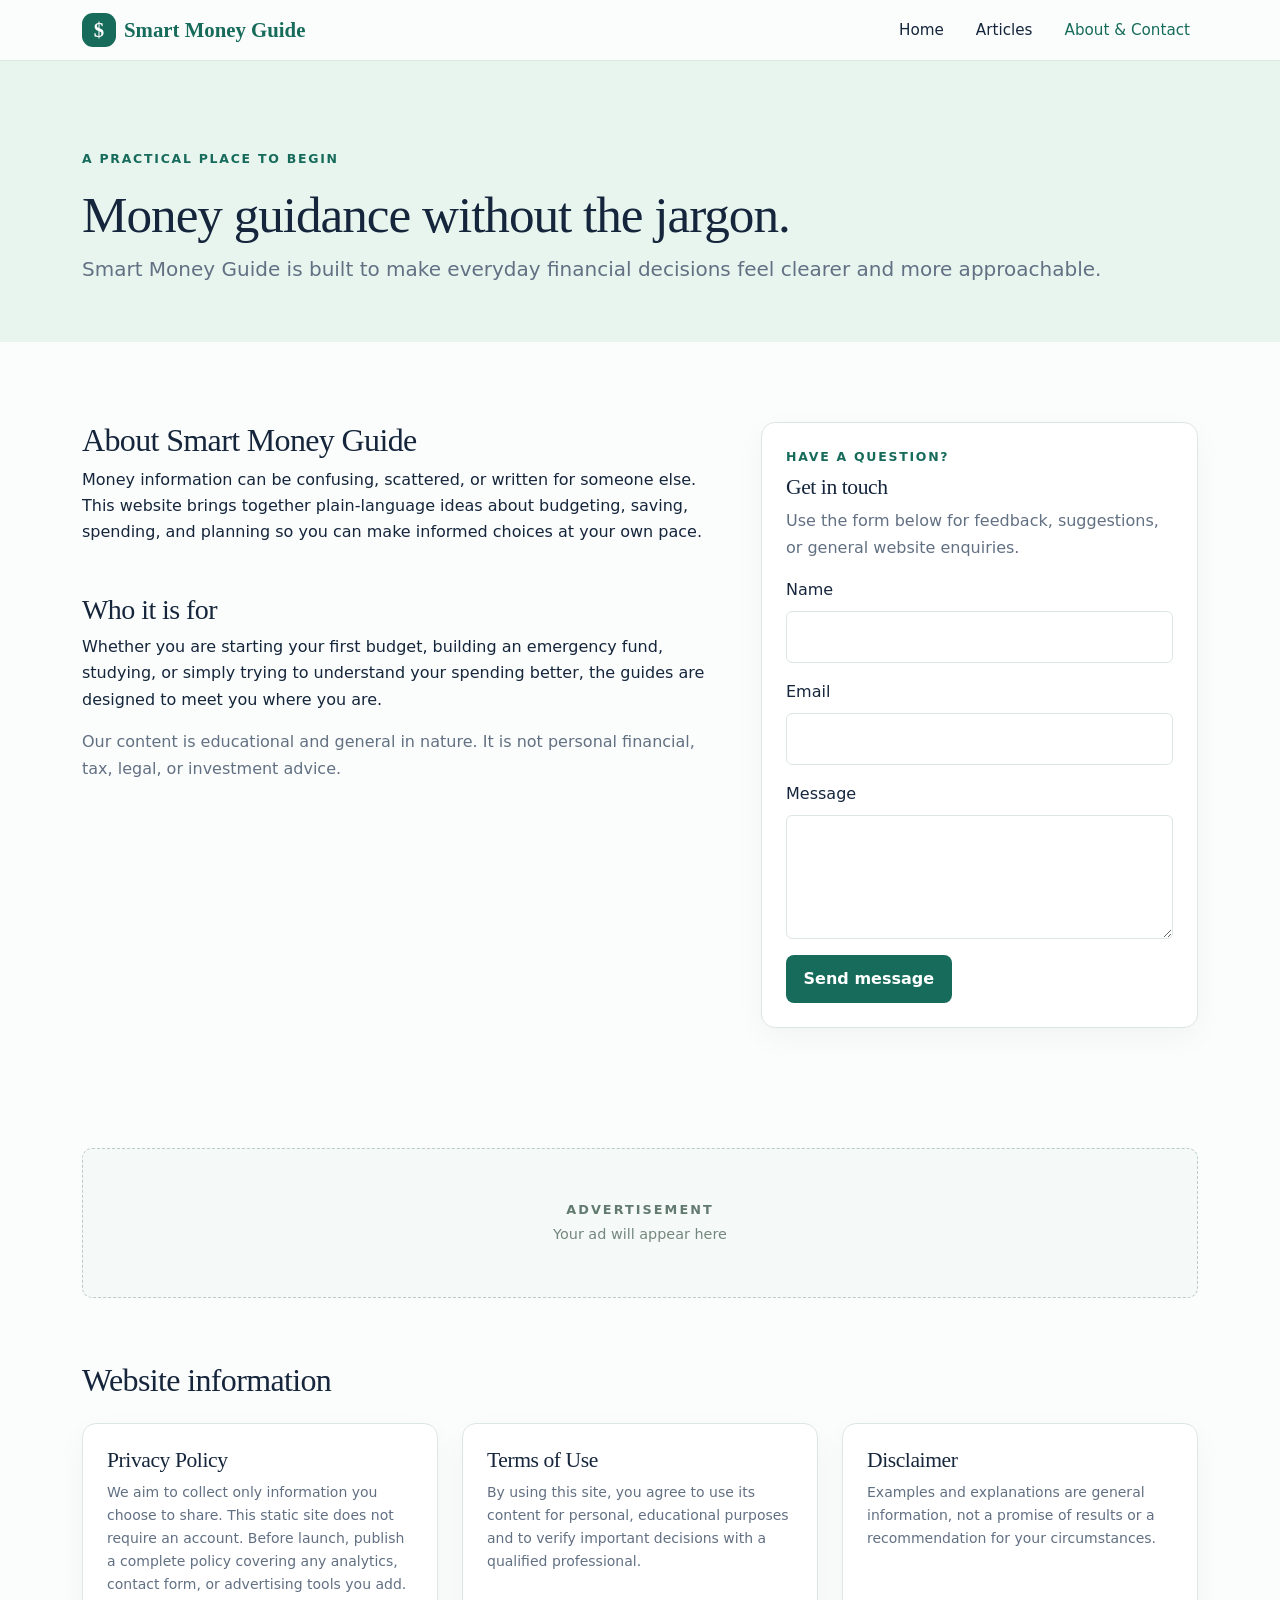
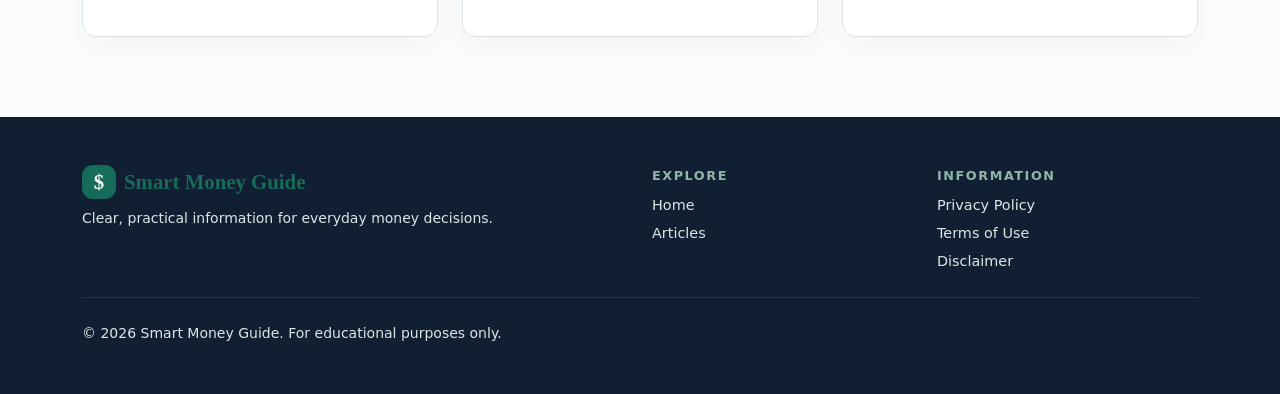
==== about.html @ 69a7b169 "Fix website root structure" ====
<!doctype html><html lang="en"><head><meta charset="utf-8"><meta name="viewport" content="width=device-width, initial-scale=1"><title>About & Contact | Smart Money Guide</title><meta name="description" content="Learn about Smart Money Guide, who it is for, and how to get in touch."><meta property="og:title" content="About & Contact | Smart Money Guide"><meta property="og:description" content="The purpose behind Smart Money Guide and a simple way to connect."><meta property="og:type" content="website"><link rel="stylesheet" href="https://cdn.jsdelivr.net/npm/bootstrap@5.3.3/dist/css/bootstrap.min.css"><link rel="stylesheet" href="styles.css"></head><body><nav class="navbar navbar-expand-lg sticky-top"><div class="container"><a class="navbar-brand" href="index.html"><span class="brand-mark">$</span>Smart Money Guide</a><button class="navbar-toggler" type="button" data-bs-toggle="collapse" data-bs-target="#nav"><span class="navbar-toggler-icon"></span></button><div id="nav" class="collapse navbar-collapse"><ul class="navbar-nav ms-auto align-items-lg-center gap-lg-3"><li><a class="nav-link" href="index.html">Home</a></li><li><a class="nav-link" href="blog.html">Articles</a></li><li><a class="nav-link active" href="about.html">About & Contact</a></li></ul></div></div></nav><main><header class="page-hero"><div class="container"><div class="eyebrow mb-3">A practical place to begin</div><h1>Money guidance without the jargon.</h1><p class="lead muted mb-0">Smart Money Guide is built to make everyday financial decisions feel clearer and more approachable.</p></div></header><section class="section"><div class="container"><div class="row g-5"><div class="col-lg-7"><h2>About Smart Money Guide</h2><p>Money information can be confusing, scattered, or written for someone else. This website brings together plain-language ideas about budgeting, saving, spending, and planning so you can make informed choices at your own pace.</p><h3 class="mt-5">Who it is for</h3><p>Whether you are starting your first budget, building an emergency fund, studying, or simply trying to understand your spending better, the guides are designed to meet you where you are.</p><p class="muted">Our content is educational and general in nature. It is not personal financial, tax, legal, or investment advice.</p></div><div class="col-lg-5"><div class="topic-card"><div class="eyebrow mb-2">Have a question?</div><h3>Get in touch</h3><p class="muted">Use the form below for feedback, suggestions, or general website enquiries.</p><form><label class="form-label" for="name">Name</label><input id="name" class="form-control mb-3" required><label class="form-label" for="email">Email</label><input id="email" type="email" class="form-control mb-3" required><label class="form-label" for="message">Message</label><textarea id="message" class="form-control mb-3" rows="4" required></textarea><button class="btn btn-brand" type="submit">Send message</button><p class="form-note small text-success mt-3 mb-0 d-none"></p></form></div></div></div></div></section><div class="container"><div class="ad-slot"><strong>Advertisement</strong><span>Your ad will appear here</span></div></div><section class="section pt-4"><div class="container"><h2 class="mb-4">Website information</h2><div class="row g-4"><div class="col-md-4" id="privacy"><div class="topic-card"><h3>Privacy Policy</h3><p class="muted small">We aim to collect only information you choose to share. This static site does not require an account. Before launch, publish a complete policy covering any analytics, contact form, or advertising tools you add.</p></div></div><div class="col-md-4" id="terms"><div class="topic-card"><h3>Terms of Use</h3><p class="muted small">By using this site, you agree to use its content for personal, educational purposes and to verify important decisions with a qualified professional.</p></div></div><div class="col-md-4" id="disclaimer"><div class="topic-card"><h3>Disclaimer</h3><p class="muted small">Examples and explanations are general information, not a promise of results or a recommendation for your circumstances.</p></div></div></div></div></section></main><footer><div class="container"><div class="row g-4"><div class="col-lg-6"><div class="navbar-brand text-white mb-2 d-block"><span class="brand-mark">$</span>Smart Money Guide</div><p class="small mb-0">Clear, practical information for everyday money decisions.</p></div><div class="col-6 col-lg-3"><div class="footer-heading mb-2">Explore</div><a class="d-block mb-1" href="index.html">Home</a><a class="d-block" href="blog.html">Articles</a></div><div class="col-6 col-lg-3"><div class="footer-heading mb-2">Information</div><a class="d-block mb-1" href="#privacy">Privacy Policy</a><a class="d-block mb-1" href="#terms">Terms of Use</a><a class="d-block" href="#disclaimer">Disclaimer</a></div></div><hr class="border-secondary my-4"><p class="small mb-0">© <span data-year></span> Smart Money Guide. For educational purposes only.</p></div></footer><script src="https://cdn.jsdelivr.net/npm/bootstrap@5.3.3/dist/js/bootstrap.bundle.min.js"></script><script src="script.js"></script></body></html>
---- styles.css ----
:root{--ink:#15253b;--muted:#627083;--brand:#176b5b;--brand-dark:#0d4f43;--mint:#e8f5ef;--gold:#f4bd57;--line:#dce6e2;--paper:#fbfdfc}*{box-sizing:border-box}html{scroll-behavior:smooth}body{margin:0;color:var(--ink);background:var(--paper);font-family:Inter,ui-sans-serif,system-ui,-apple-system,BlinkMacSystemFont,"Segoe UI",sans-serif;line-height:1.65}h1,h2,h3,h4{font-family:Georgia,serif;line-height:1.15;letter-spacing:-.02em}a{color:inherit;text-decoration:none}.navbar{background:rgba(251,253,252,.95);border-bottom:1px solid var(--line);backdrop-filter:blur(12px)}.navbar-brand{font-family:Georgia,serif;font-size:1.3rem;font-weight:700;color:var(--brand)!important}.brand-mark{display:inline-grid;place-items:center;width:34px;height:34px;margin-right:.5rem;border-radius:11px;background:var(--brand);color:#fff;font-weight:800}.nav-link{font-size:.95rem;color:var(--ink)!important}.nav-link:hover,.nav-link.active{color:var(--brand)!important}.btn-brand{background:var(--brand);color:#fff;border:0;border-radius:8px;padding:.75rem 1.1rem;font-weight:700}.btn-brand:hover{background:var(--brand-dark);color:#fff}.btn-outline-brand{border:1px solid var(--brand);color:var(--brand);border-radius:8px;padding:.65rem 1rem;font-weight:700}.btn-outline-brand:hover{background:var(--brand);color:#fff}.hero{padding:7rem 0 5rem;background:linear-gradient(135deg,#e9f5ef 0%,#f8fbf9 58%,#fff4d9 100%);position:relative;overflow:hidden}.hero:after{content:"";position:absolute;width:420px;height:420px;right:-130px;top:-140px;border-radius:50%;border:70px solid rgba(23,107,91,.07)}.eyebrow{color:var(--brand);font-size:.78rem;font-weight:800;letter-spacing:.14em;text-transform:uppercase}.hero h1{font-size:clamp(2.5rem,5vw,4.7rem);max-width:720px}.hero p{color:var(--muted);font-size:1.1rem;max-width:610px}.section{padding:5rem 0}.section-heading{max-width:650px}.section-heading h2{font-size:clamp(2rem,3vw,3rem)}.muted{color:var(--muted)}.topic-card,.article-card{height:100%;background:#fff;border:1px solid var(--line);border-radius:14px;padding:1.5rem;box-shadow:0 10px 30px rgba(21,37,59,.04);transition:transform .2s ease,box-shadow .2s ease}.topic-card:hover,.article-card:hover{transform:translateY(-4px);box-shadow:0 16px 36px rgba(21,37,59,.09)}.icon{display:grid;place-items:center;width:45px;height:45px;border-radius:12px;background:var(--mint);color:var(--brand);font-weight:800;margin-bottom:1.2rem}.topic-card h3{font-size:1.35rem}.ad-slot{min-height:150px;margin:2.5rem auto;padding:1.5rem;border:1px dashed #baccc5;border-radius:10px;background:#f5f9f7;display:flex;flex-direction:column;align-items:center;justify-content:center;text-align:center;color:#74877f;font-size:.8rem}.ad-slot strong{font-size:.8rem;text-transform:uppercase;letter-spacing:.16em;color:#627a70}.ad-slot span{font-size:.9rem;margin-top:.15rem}.featured{background:var(--ink);color:#fff;border-radius:18px;padding:2.5rem}.featured .muted{color:#c5d0d8}.article-meta{font-size:.82rem;color:var(--muted);display:flex;gap:.75rem;flex-wrap:wrap}.tag{display:inline-block;padding:.22rem .55rem;background:var(--mint);color:var(--brand);border-radius:50px;font-size:.75rem;font-weight:800}.article-body{color:#4f6072}.form-control{border-color:var(--line);padding:.8rem}.form-control:focus{border-color:var(--brand);box-shadow:0 0 0 .2rem rgba(23,107,91,.12)}footer{background:#102032;color:#dbe7e4;padding:3rem 0}footer a{color:#dbe7e4;font-size:.9rem}footer a:hover{color:#fff;text-decoration:underline}.footer-heading{font-family:inherit;font-size:.8rem;text-transform:uppercase;letter-spacing:.12em;color:#90b5a9;font-weight:800}.page-hero{padding:5.5rem 0 3.5rem;background:var(--mint)}.page-hero h1{font-size:clamp(2.5rem,4vw,4rem)}.reveal{animation:rise .65s ease both}@keyframes rise{from{opacity:0;transform:translateY(12px)}to{opacity:1;transform:none}}@media(max-width:767px){.hero{padding:5rem 0 3.5rem}.section{padding:3.5rem 0}.featured{padding:1.5rem}.ad-slot{min-height:120px;margin:2rem auto}}
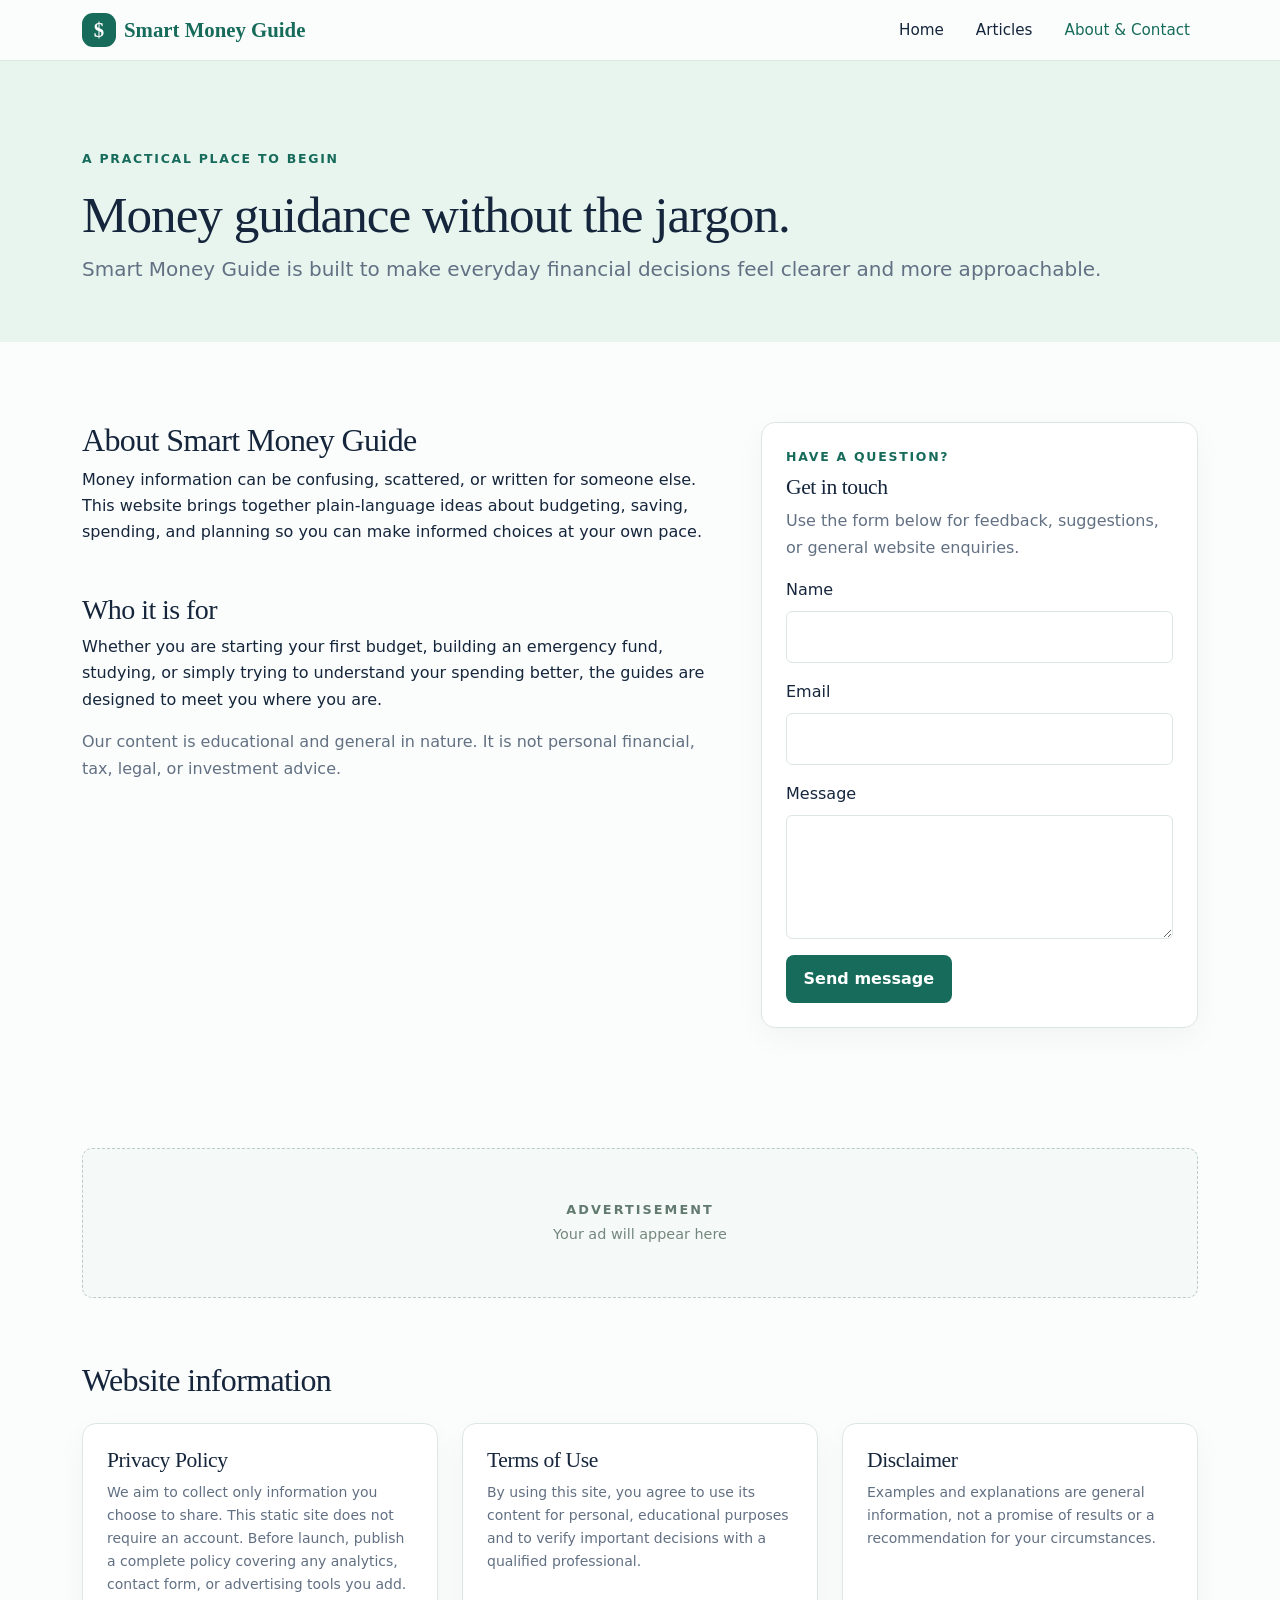
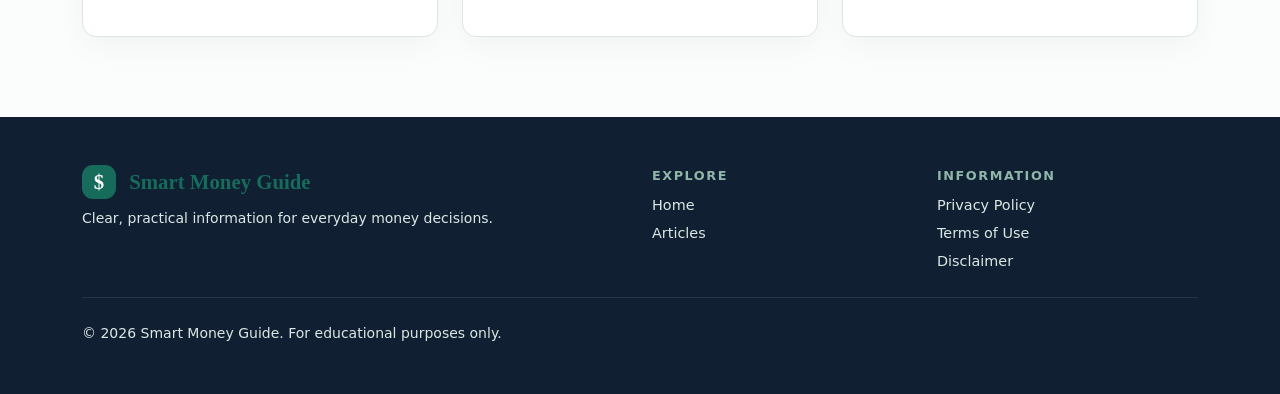
==== commit 597ccf4f: "Add Google AdSense verification code" ====
--- a/about.html
+++ b/about.html
@@ -1 +1,377 @@
-<!doctype html><html lang="en"><head><meta charset="utf-8"><meta name="viewport" content="width=device-width, initial-scale=1"><title>About & Contact | Smart Money Guide</title><meta name="description" content="Learn about Smart Money Guide, who it is for, and how to get in touch."><meta property="og:title" content="About & Contact | Smart Money Guide"><meta property="og:description" content="The purpose behind Smart Money Guide and a simple way to connect."><meta property="og:type" content="website"><link rel="stylesheet" href="https://cdn.jsdelivr.net/npm/bootstrap@5.3.3/dist/css/bootstrap.min.css"><link rel="stylesheet" href="styles.css"></head><body><nav class="navbar navbar-expand-lg sticky-top"><div class="container"><a class="navbar-brand" href="index.html"><span class="brand-mark">$</span>Smart Money Guide</a><button class="navbar-toggler" type="button" data-bs-toggle="collapse" data-bs-target="#nav"><span class="navbar-toggler-icon"></span></button><div id="nav" class="collapse navbar-collapse"><ul class="navbar-nav ms-auto align-items-lg-center gap-lg-3"><li><a class="nav-link" href="index.html">Home</a></li><li><a class="nav-link" href="blog.html">Articles</a></li><li><a class="nav-link active" href="about.html">About & Contact</a></li></ul></div></div></nav><main><header class="page-hero"><div class="container"><div class="eyebrow mb-3">A practical place to begin</div><h1>Money guidance without the jargon.</h1><p class="lead muted mb-0">Smart Money Guide is built to make everyday financial decisions feel clearer and more approachable.</p></div></header><section class="section"><div class="container"><div class="row g-5"><div class="col-lg-7"><h2>About Smart Money Guide</h2><p>Money information can be confusing, scattered, or written for someone else. This website brings together plain-language ideas about budgeting, saving, spending, and planning so you can make informed choices at your own pace.</p><h3 class="mt-5">Who it is for</h3><p>Whether you are starting your first budget, building an emergency fund, studying, or simply trying to understand your spending better, the guides are designed to meet you where you are.</p><p class="muted">Our content is educational and general in nature. It is not personal financial, tax, legal, or investment advice.</p></div><div class="col-lg-5"><div class="topic-card"><div class="eyebrow mb-2">Have a question?</div><h3>Get in touch</h3><p class="muted">Use the form below for feedback, suggestions, or general website enquiries.</p><form><label class="form-label" for="name">Name</label><input id="name" class="form-control mb-3" required><label class="form-label" for="email">Email</label><input id="email" type="email" class="form-control mb-3" required><label class="form-label" for="message">Message</label><textarea id="message" class="form-control mb-3" rows="4" required></textarea><button class="btn btn-brand" type="submit">Send message</button><p class="form-note small text-success mt-3 mb-0 d-none"></p></form></div></div></div></div></section><div class="container"><div class="ad-slot"><strong>Advertisement</strong><span>Your ad will appear here</span></div></div><section class="section pt-4"><div class="container"><h2 class="mb-4">Website information</h2><div class="row g-4"><div class="col-md-4" id="privacy"><div class="topic-card"><h3>Privacy Policy</h3><p class="muted small">We aim to collect only information you choose to share. This static site does not require an account. Before launch, publish a complete policy covering any analytics, contact form, or advertising tools you add.</p></div></div><div class="col-md-4" id="terms"><div class="topic-card"><h3>Terms of Use</h3><p class="muted small">By using this site, you agree to use its content for personal, educational purposes and to verify important decisions with a qualified professional.</p></div></div><div class="col-md-4" id="disclaimer"><div class="topic-card"><h3>Disclaimer</h3><p class="muted small">Examples and explanations are general information, not a promise of results or a recommendation for your circumstances.</p></div></div></div></div></section></main><footer><div class="container"><div class="row g-4"><div class="col-lg-6"><div class="navbar-brand text-white mb-2 d-block"><span class="brand-mark">$</span>Smart Money Guide</div><p class="small mb-0">Clear, practical information for everyday money decisions.</p></div><div class="col-6 col-lg-3"><div class="footer-heading mb-2">Explore</div><a class="d-block mb-1" href="index.html">Home</a><a class="d-block" href="blog.html">Articles</a></div><div class="col-6 col-lg-3"><div class="footer-heading mb-2">Information</div><a class="d-block mb-1" href="#privacy">Privacy Policy</a><a class="d-block mb-1" href="#terms">Terms of Use</a><a class="d-block" href="#disclaimer">Disclaimer</a></div></div><hr class="border-secondary my-4"><p class="small mb-0">© <span data-year></span> Smart Money Guide. For educational purposes only.</p></div></footer><script src="https://cdn.jsdelivr.net/npm/bootstrap@5.3.3/dist/js/bootstrap.bundle.min.js"></script><script src="script.js"></script></body></html>+<!doctype html>
+<html lang="en">
+<head>
+    <meta charset="utf-8">
+    <meta name="viewport" content="width=device-width, initial-scale=1">
+
+    <title>About & Contact | Smart Money Guide</title>
+
+    <meta name="description" content="Learn about Smart Money Guide, who it is for, and how to get in touch.">
+
+    <meta property="og:title" content="About & Contact | Smart Money Guide">
+    <meta property="og:description" content="The purpose behind Smart Money Guide and a simple way to connect.">
+    <meta property="og:type" content="website">
+
+    <link rel="stylesheet" href="https://cdn.jsdelivr.net/npm/bootstrap@5.3.3/dist/css/bootstrap.min.css">
+    <link rel="stylesheet" href="styles.css">
+
+    <!-- Google AdSense -->
+    <script async src="https://pagead2.googlesyndication.com/pagead/js/adsbygoogle.js?client=ca-pub-3291179935830795"
+        crossorigin="anonymous"></script>
+</head>
+
+<body>
+
+<nav class="navbar navbar-expand-lg sticky-top">
+
+    <div class="container">
+
+        <a class="navbar-brand" href="index.html">
+            <span class="brand-mark">$</span>Smart Money Guide
+        </a>
+
+        <button class="navbar-toggler" type="button" data-bs-toggle="collapse" data-bs-target="#nav">
+            <span class="navbar-toggler-icon"></span>
+        </button>
+
+        <div id="nav" class="collapse navbar-collapse">
+
+            <ul class="navbar-nav ms-auto align-items-lg-center gap-lg-3">
+
+                <li>
+                    <a class="nav-link" href="index.html">
+                        Home
+                    </a>
+                </li>
+
+                <li>
+                    <a class="nav-link" href="blog.html">
+                        Articles
+                    </a>
+                </li>
+
+                <li>
+                    <a class="nav-link active" href="about.html">
+                        About & Contact
+                    </a>
+                </li>
+
+            </ul>
+
+        </div>
+
+    </div>
+
+</nav>
+
+
+<main>
+
+    <!-- Page Hero -->
+    <header class="page-hero">
+
+        <div class="container">
+
+            <div class="eyebrow mb-3">
+                A practical place to begin
+            </div>
+
+            <h1>
+                Money guidance without the jargon.
+            </h1>
+
+            <p class="lead muted mb-0">
+                Smart Money Guide is built to make everyday financial decisions feel clearer and more approachable.
+            </p>
+
+        </div>
+
+    </header>
+
+
+    <!-- About & Contact -->
+    <section class="section">
+
+        <div class="container">
+
+            <div class="row g-5">
+
+                <!-- About -->
+                <div class="col-lg-7">
+
+                    <h2>
+                        About Smart Money Guide
+                    </h2>
+
+                    <p>
+                        Money information can be confusing, scattered, or written for someone else. This website brings together plain-language ideas about budgeting, saving, spending, and planning so you can make informed choices at your own pace.
+                    </p>
+
+
+                    <h3 class="mt-5">
+                        Who it is for
+                    </h3>
+
+                    <p>
+                        Whether you are starting your first budget, building an emergency fund, studying, or simply trying to understand your spending better, the guides are designed to meet you where you are.
+                    </p>
+
+                    <p class="muted">
+                        Our content is educational and general in nature. It is not personal financial, tax, legal, or investment advice.
+                    </p>
+
+                </div>
+
+
+                <!-- Contact -->
+                <div class="col-lg-5">
+
+                    <div class="topic-card">
+
+                        <div class="eyebrow mb-2">
+                            Have a question?
+                        </div>
+
+                        <h3>
+                            Get in touch
+                        </h3>
+
+                        <p class="muted">
+                            Use the form below for feedback, suggestions, or general website enquiries.
+                        </p>
+
+
+                        <form>
+
+                            <label class="form-label" for="name">
+                                Name
+                            </label>
+
+                            <input
+                                id="name"
+                                class="form-control mb-3"
+                                required
+                            >
+
+
+                            <label class="form-label" for="email">
+                                Email
+                            </label>
+
+                            <input
+                                id="email"
+                                type="email"
+                                class="form-control mb-3"
+                                required
+                            >
+
+
+                            <label class="form-label" for="message">
+                                Message
+                            </label>
+
+                            <textarea
+                                id="message"
+                                class="form-control mb-3"
+                                rows="4"
+                                required
+                            ></textarea>
+
+
+                            <button
+                                class="btn btn-brand"
+                                type="submit"
+                            >
+                                Send message
+                            </button>
+
+
+                            <p class="form-note small text-success mt-3 mb-0 d-none"></p>
+
+                        </form>
+
+                    </div>
+
+                </div>
+
+            </div>
+
+        </div>
+
+    </section>
+
+
+    <!-- Advertisement -->
+    <div class="container">
+
+        <div class="ad-slot">
+
+            <strong>
+                Advertisement
+            </strong>
+
+            <span>
+                Your ad will appear here
+            </span>
+
+        </div>
+
+    </div>
+
+
+    <!-- Website Information -->
+    <section class="section pt-4">
+
+        <div class="container">
+
+            <h2 class="mb-4">
+                Website information
+            </h2>
+
+
+            <div class="row g-4">
+
+                <!-- Privacy Policy -->
+                <div class="col-md-4" id="privacy">
+
+                    <div class="topic-card">
+
+                        <h3>
+                            Privacy Policy
+                        </h3>
+
+                        <p class="muted small">
+                            We aim to collect only information you choose to share. This static site does not require an account. Before launch, publish a complete policy covering any analytics, contact form, or advertising tools you add.
+                        </p>
+
+                    </div>
+
+                </div>
+
+
+                <!-- Terms -->
+                <div class="col-md-4" id="terms">
+
+                    <div class="topic-card">
+
+                        <h3>
+                            Terms of Use
+                        </h3>
+
+                        <p class="muted small">
+                            By using this site, you agree to use its content for personal, educational purposes and to verify important decisions with a qualified professional.
+                        </p>
+
+                    </div>
+
+                </div>
+
+
+                <!-- Disclaimer -->
+                <div class="col-md-4" id="disclaimer">
+
+                    <div class="topic-card">
+
+                        <h3>
+                            Disclaimer
+                        </h3>
+
+                        <p class="muted small">
+                            Examples and explanations are general information, not a promise of results or a recommendation for your circumstances.
+                        </p>
+
+                    </div>
+
+                </div>
+
+            </div>
+
+        </div>
+
+    </section>
+
+</main>
+
+
+<!-- Footer -->
+<footer>
+
+    <div class="container">
+
+        <div class="row g-4">
+
+            <div class="col-lg-6">
+
+                <div class="navbar-brand text-white mb-2 d-block">
+                    <span class="brand-mark">$</span>
+                    Smart Money Guide
+                </div>
+
+                <p class="small mb-0">
+                    Clear, practical information for everyday money decisions.
+                </p>
+
+            </div>
+
+
+            <div class="col-6 col-lg-3">
+
+                <div class="footer-heading mb-2">
+                    Explore
+                </div>
+
+                <a class="d-block mb-1" href="index.html">
+                    Home
+                </a>
+
+                <a class="d-block" href="blog.html">
+                    Articles
+                </a>
+
+            </div>
+
+
+            <div class="col-6 col-lg-3">
+
+                <div class="footer-heading mb-2">
+                    Information
+                </div>
+
+                <a class="d-block mb-1" href="#privacy">
+                    Privacy Policy
+                </a>
+
+                <a class="d-block mb-1" href="#terms">
+                    Terms of Use
+                </a>
+
+                <a class="d-block" href="#disclaimer">
+                    Disclaimer
+                </a>
+
+            </div>
+
+        </div>
+
+
+        <hr class="border-secondary my-4">
+
+
+        <p class="small mb-0">
+            © <span data-year></span> Smart Money Guide.
+            For educational purposes only.
+        </p>
+
+    </div>
+
+</footer>
+
+
+<!-- Bootstrap -->
+<script src="https://cdn.jsdelivr.net/npm/bootstrap@5.3.3/dist/js/bootstrap.bundle.min.js"></script>
+
+<!-- Custom JavaScript -->
+<script src="script.js"></script>
+
+</body>
+</html>
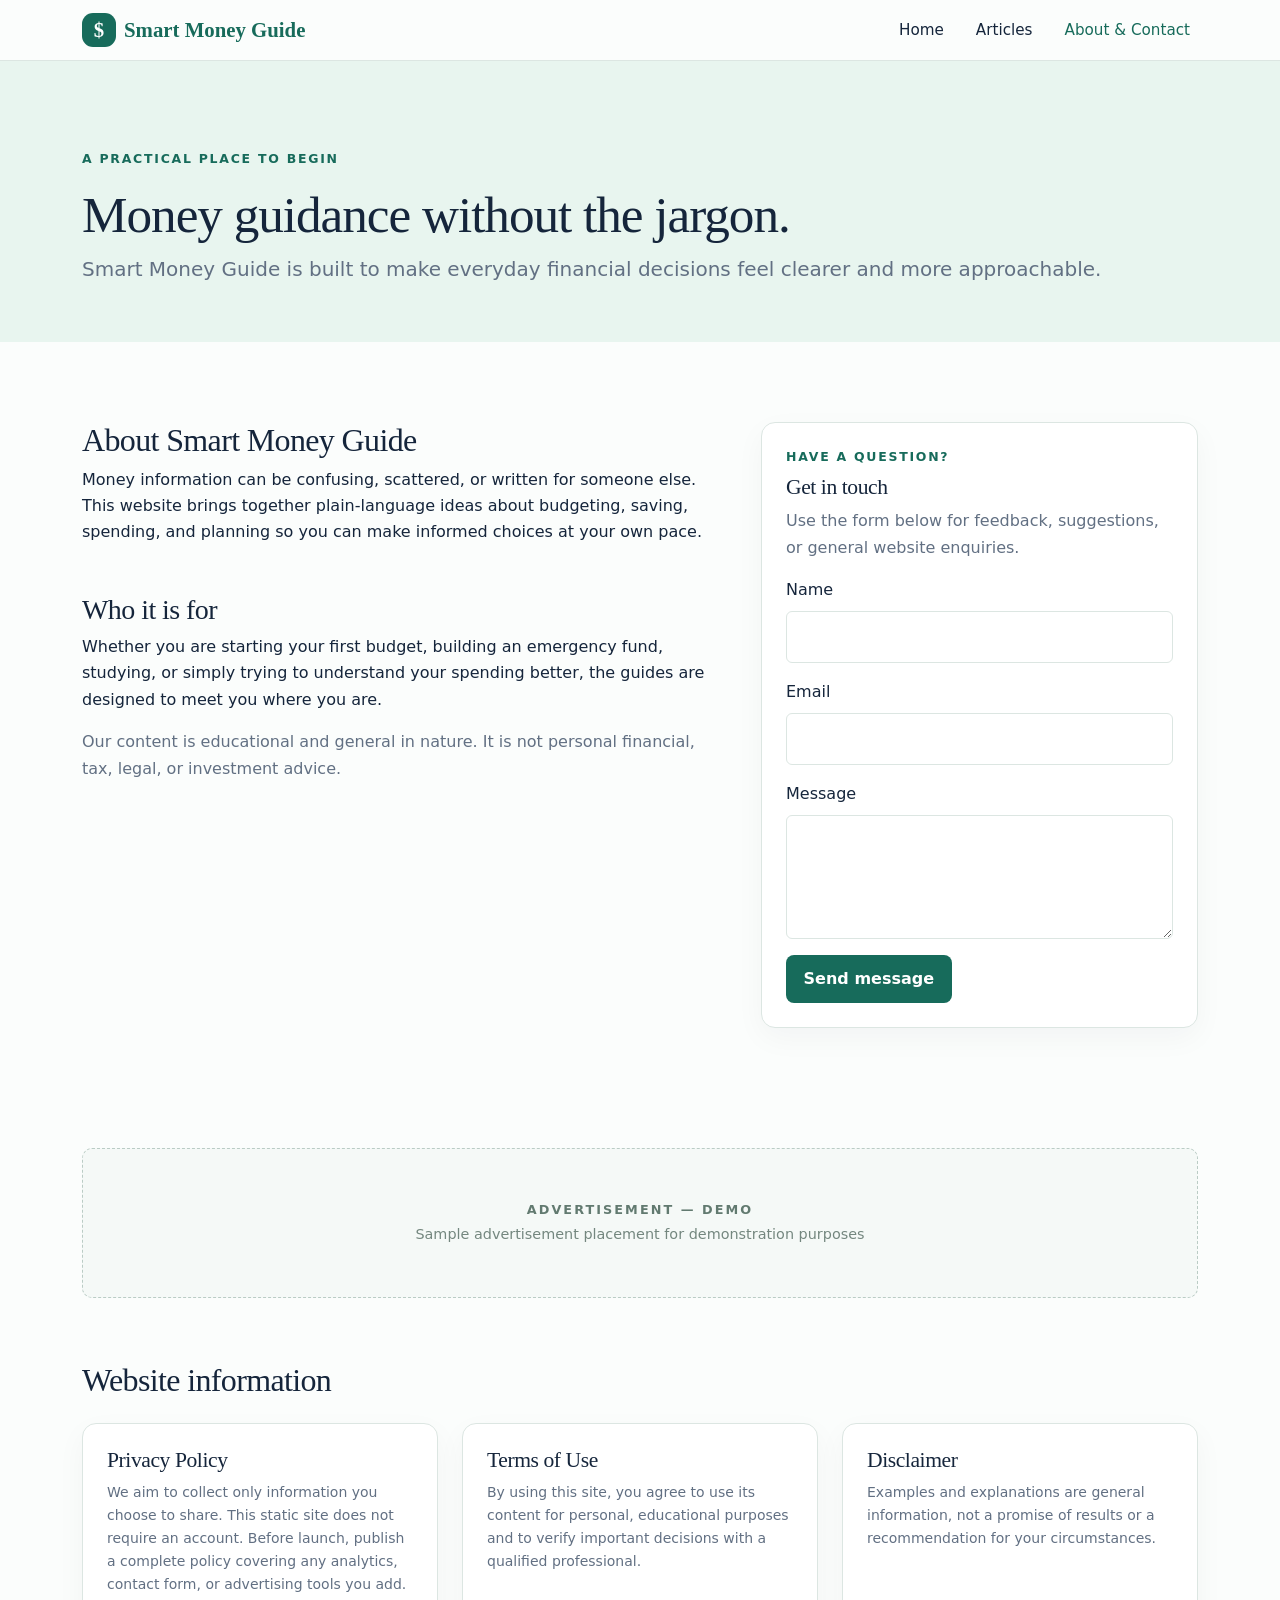
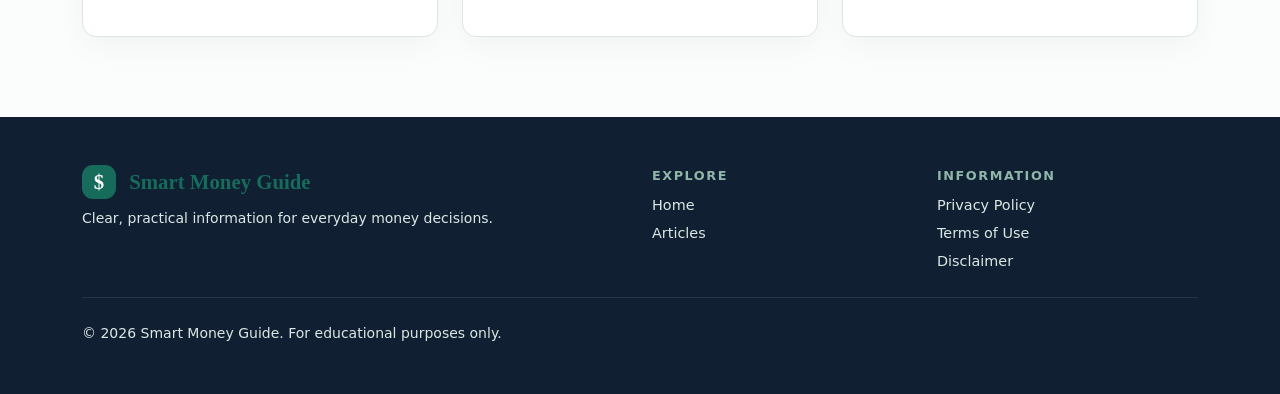
==== commit 4eb6e53e: "Add demo advertisement placeholder" ====
--- a/about.html
+++ b/about.html
@@ -201,22 +201,22 @@
     </section>
 
 
-    <!-- Advertisement -->
-    <div class="container">
-
-        <div class="ad-slot">
+    <!-- Demo Advertisement -->
+    <section class="container">
+
+        <div class="ad-slot" aria-label="Demo Advertisement">
 
             <strong>
-                Advertisement
+                Advertisement — DEMO
             </strong>
 
             <span>
-                Your ad will appear here
+                Sample advertisement placement for demonstration purposes
             </span>
 
         </div>
 
-    </div>
+    </section>
 
 
     <!-- Website Information -->
@@ -303,8 +303,10 @@
             <div class="col-lg-6">
 
                 <div class="navbar-brand text-white mb-2 d-block">
+
                     <span class="brand-mark">$</span>
                     Smart Money Guide
+
                 </div>
 
                 <p class="small mb-0">
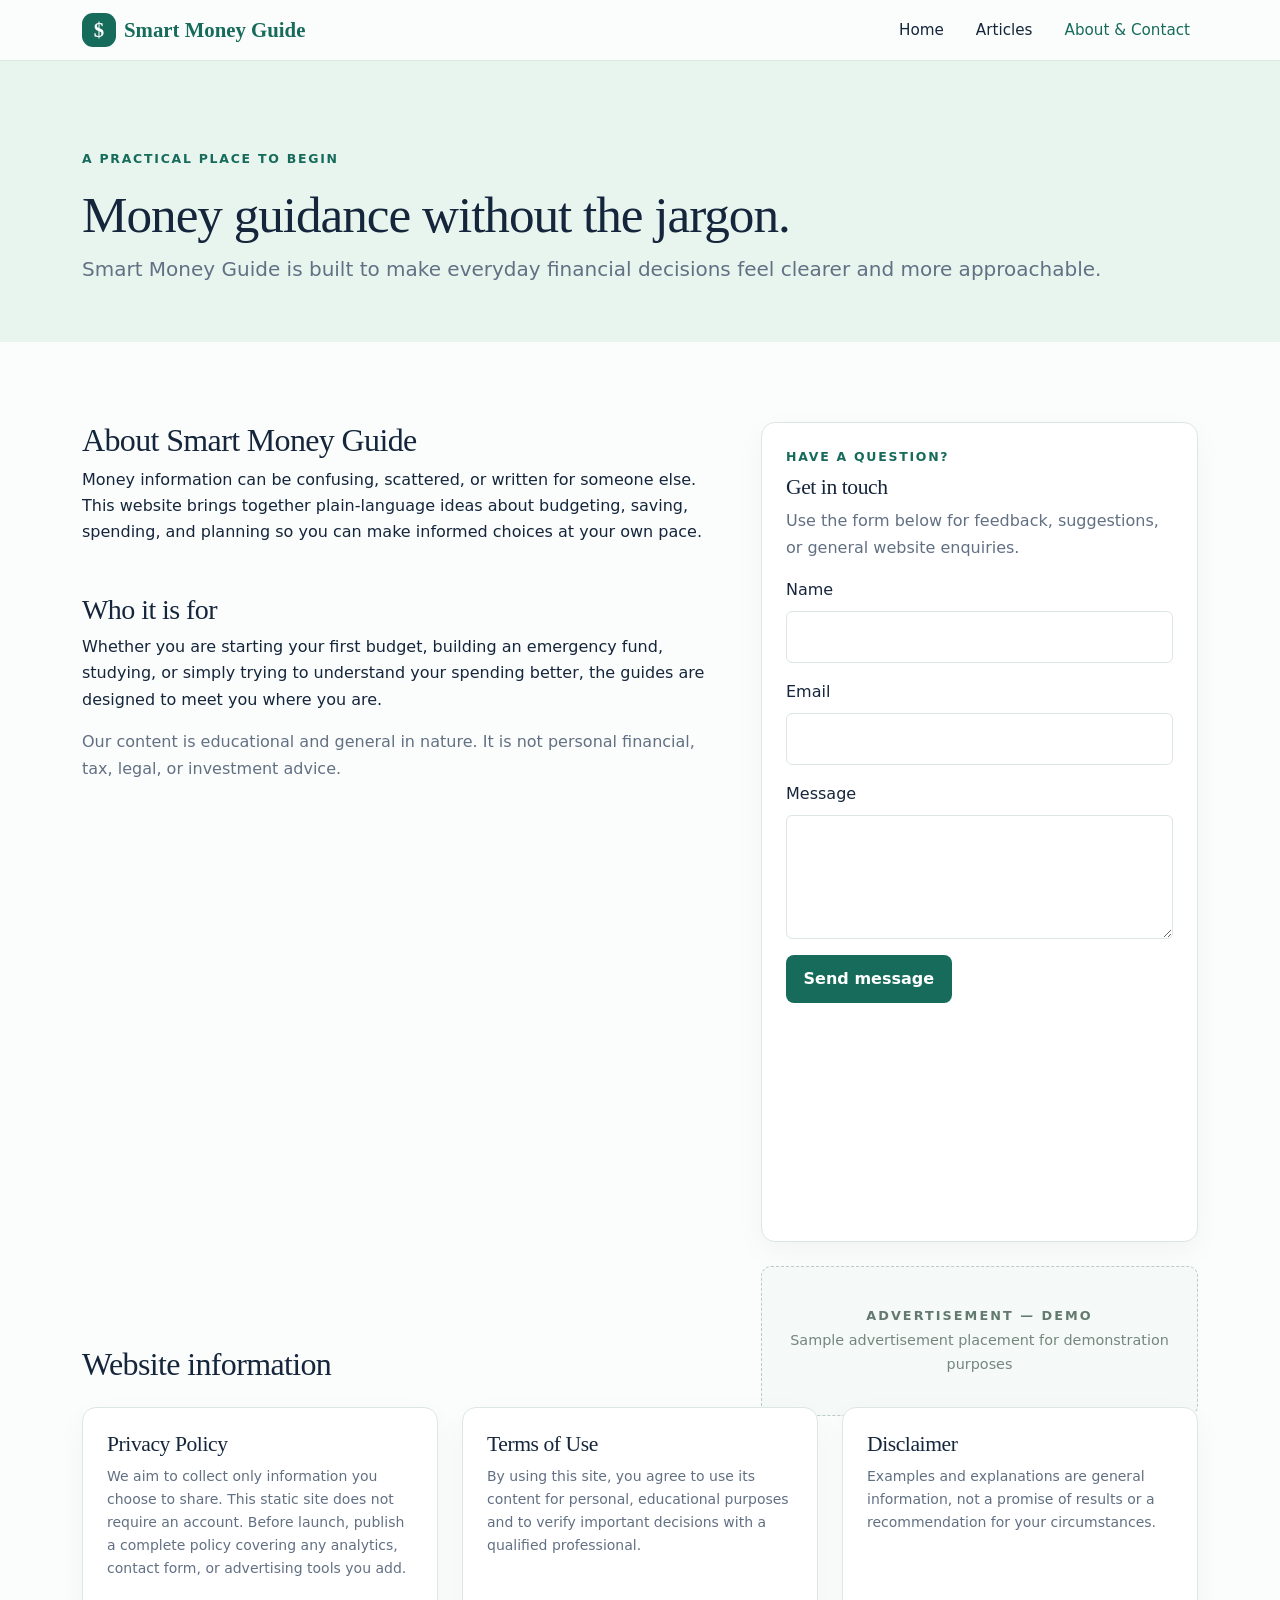
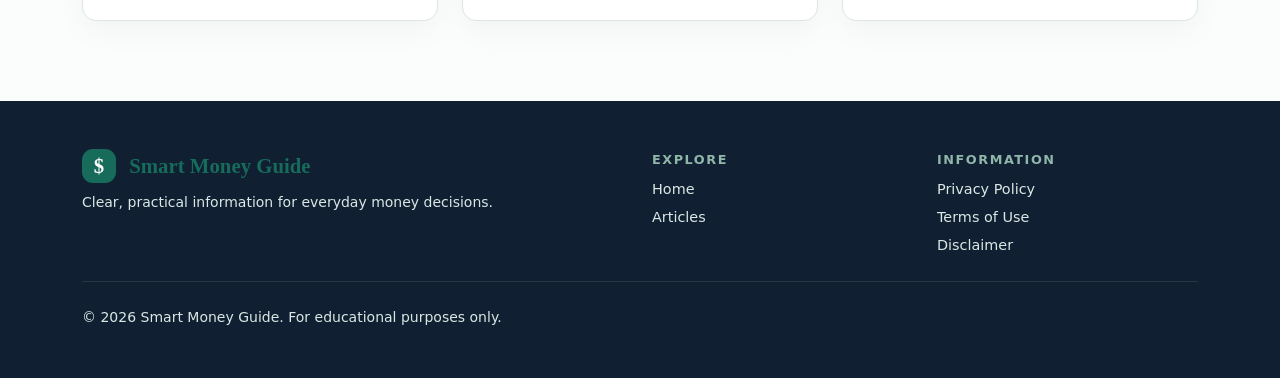
==== commit 23dbf337: "Move demo advertisement below contact form" ====
--- a/about.html
+++ b/about.html
@@ -192,27 +192,23 @@
 
                     </div>
 
-                </div>
-
-            </div>
-
-        </div>
-
-    </section>
-
-
-    <!-- Demo Advertisement -->
-    <section class="container">
-
-        <div class="ad-slot" aria-label="Demo Advertisement">
-
-            <strong>
-                Advertisement — DEMO
-            </strong>
-
-            <span>
-                Sample advertisement placement for demonstration purposes
-            </span>
+
+                    <!-- Demo Advertisement -->
+                    <div class="ad-slot mt-4" aria-label="Demo Advertisement">
+
+                        <strong>
+                            Advertisement — DEMO
+                        </strong>
+
+                        <span>
+                            Sample advertisement placement for demonstration purposes
+                        </span>
+
+                    </div>
+
+                </div>
+
+            </div>
 
         </div>
 
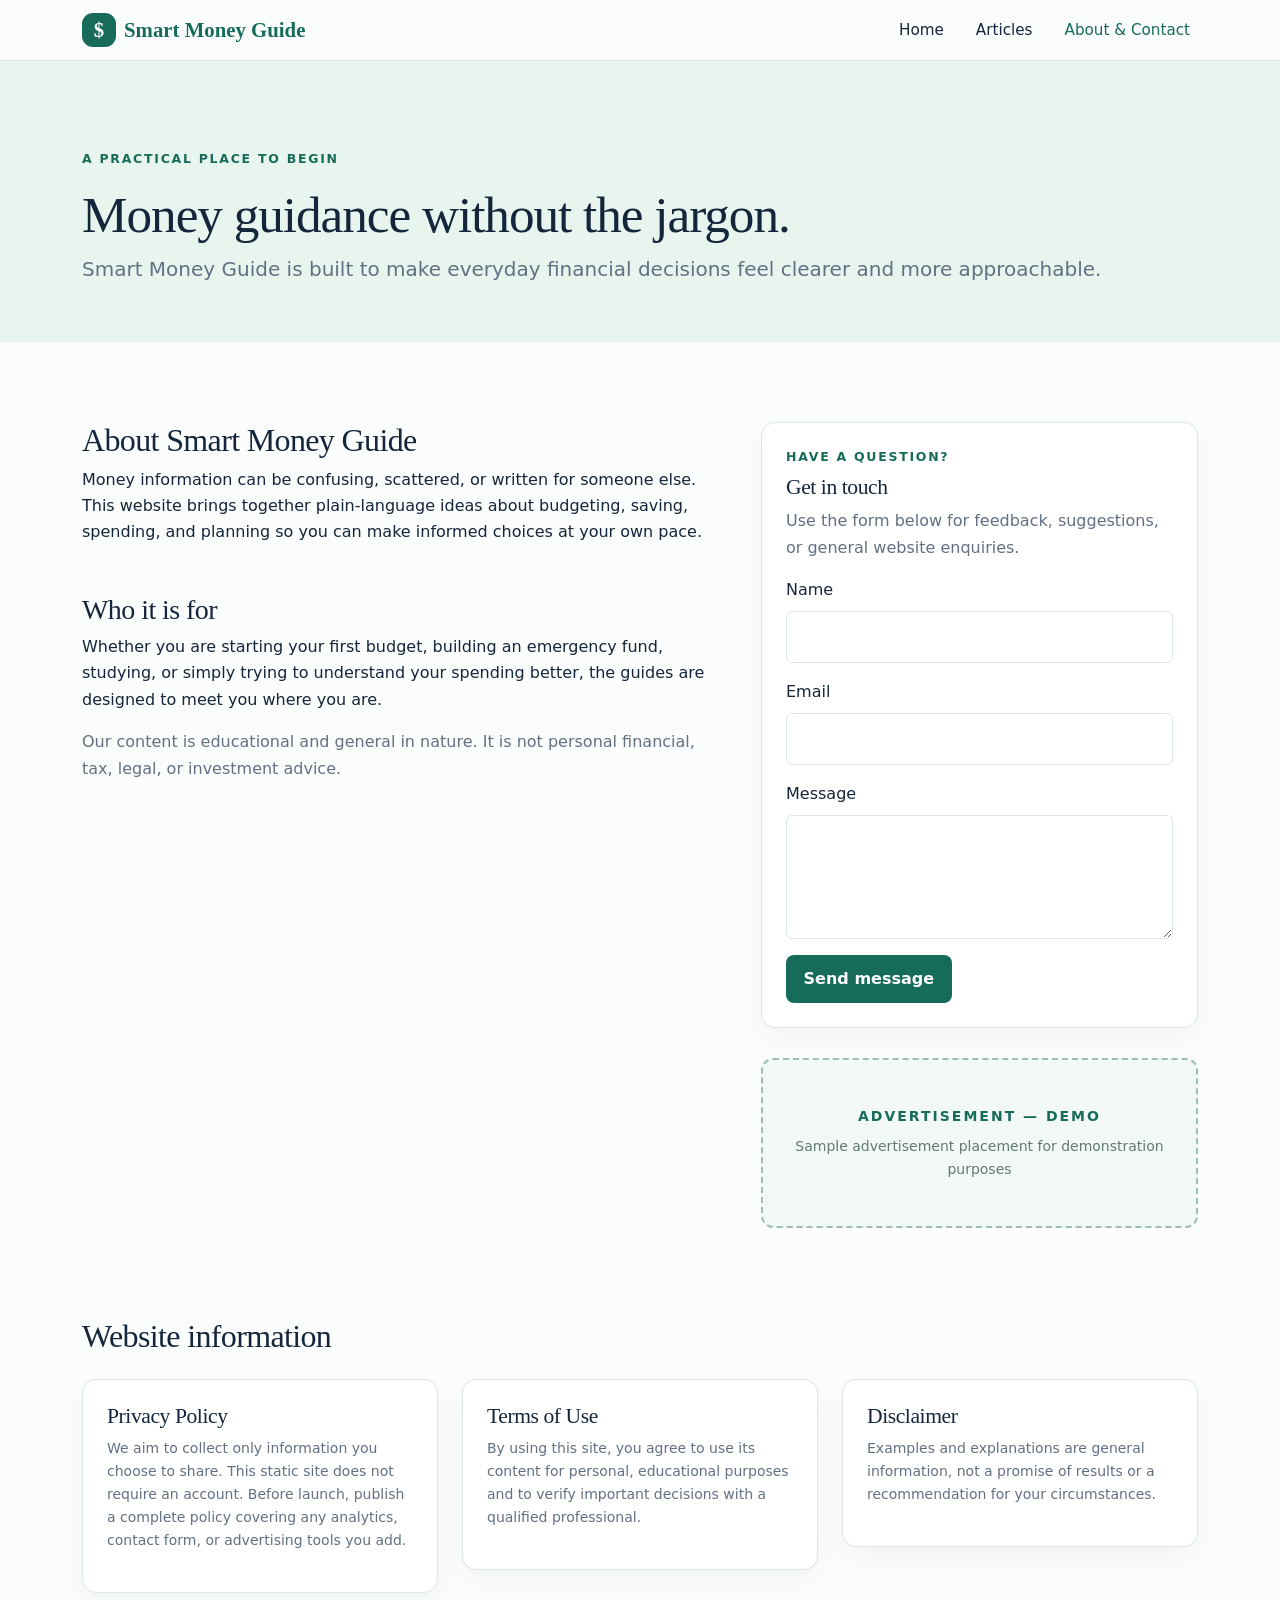
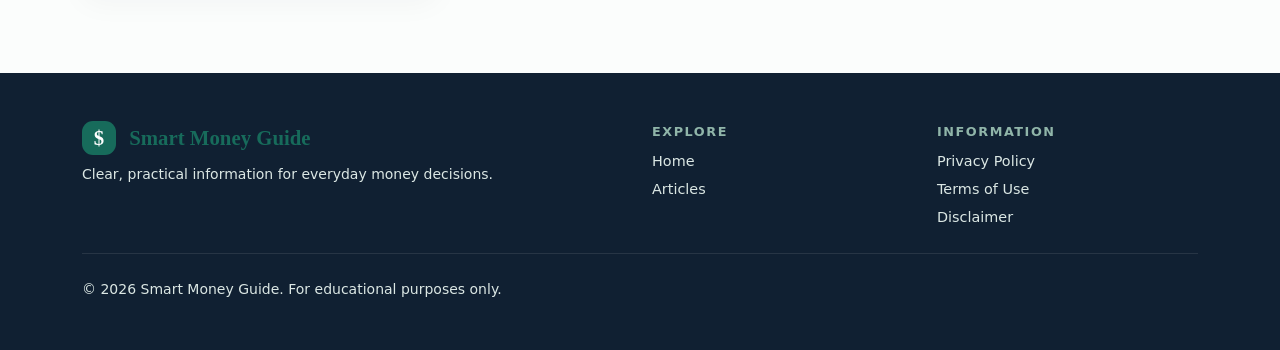
==== commit 49ded200: "Fix about page demo advertisement" ====
--- a/about.html
+++ b/about.html
@@ -18,6 +18,87 @@
     <!-- Google AdSense -->
     <script async src="https://pagead2.googlesyndication.com/pagead/js/adsbygoogle.js?client=ca-pub-3291179935830795"
         crossorigin="anonymous"></script>
+
+    <!-- About Page Fixes -->
+    <style>
+        .about-main {
+            position: relative;
+            display: block;
+            clear: both;
+        }
+
+        .about-section {
+            position: relative;
+            display: block;
+            clear: both;
+            padding-bottom: 70px;
+        }
+
+        .about-content,
+        .contact-content {
+            min-width: 0;
+        }
+
+        /* Demo Advertisement */
+        .demo-ad {
+            width: 100%;
+            min-height: 170px;
+            margin-top: 30px;
+            padding: 30px 20px;
+
+            display: flex;
+            flex-direction: column;
+            align-items: center;
+            justify-content: center;
+
+            text-align: center;
+
+            background: #f1f8f5;
+            border: 2px dashed #9ebdb3;
+            border-radius: 12px;
+
+            position: relative;
+            z-index: 10;
+
+            clear: both;
+        }
+
+        .demo-ad-title {
+            display: block;
+            color: #176b5b;
+            font-size: 14px;
+            font-weight: 800;
+            letter-spacing: 2px;
+            text-transform: uppercase;
+            margin-bottom: 7px;
+        }
+
+        .demo-ad-text {
+            display: block;
+            color: #627a70;
+            font-size: 14px;
+        }
+
+        .about-info-section {
+            position: relative;
+            display: block;
+            clear: both;
+            padding-top: 20px;
+        }
+
+        .about-footer {
+            position: relative;
+            display: block;
+            clear: both;
+            margin-top: 0;
+        }
+
+        @media (max-width: 991px) {
+            .demo-ad {
+                min-height: 150px;
+            }
+        }
+    </style>
 </head>
 
 <body>
@@ -30,7 +111,15 @@
             <span class="brand-mark">$</span>Smart Money Guide
         </a>
 
-        <button class="navbar-toggler" type="button" data-bs-toggle="collapse" data-bs-target="#nav">
+        <button
+            class="navbar-toggler"
+            type="button"
+            data-bs-toggle="collapse"
+            data-bs-target="#nav"
+            aria-controls="nav"
+            aria-expanded="false"
+            aria-label="Toggle navigation"
+        >
             <span class="navbar-toggler-icon"></span>
         </button>
 
@@ -65,7 +154,7 @@
 </nav>
 
 
-<main>
+<main class="about-main">
 
     <!-- Page Hero -->
     <header class="page-hero">
@@ -90,14 +179,14 @@
 
 
     <!-- About & Contact -->
-    <section class="section">
+    <section class="section about-section">
 
         <div class="container">
 
             <div class="row g-5">
 
                 <!-- About -->
-                <div class="col-lg-7">
+                <div class="col-lg-7 about-content">
 
                     <h2>
                         About Smart Money Guide
@@ -124,7 +213,7 @@
 
 
                 <!-- Contact -->
-                <div class="col-lg-5">
+                <div class="col-lg-5 contact-content">
 
                     <div class="topic-card">
 
@@ -194,13 +283,13 @@
 
 
                     <!-- Demo Advertisement -->
-                    <div class="ad-slot mt-4" aria-label="Demo Advertisement">
-
-                        <strong>
+                    <div class="demo-ad" aria-label="Demo Advertisement">
+
+                        <span class="demo-ad-title">
                             Advertisement — DEMO
-                        </strong>
-
-                        <span>
+                        </span>
+
+                        <span class="demo-ad-text">
                             Sample advertisement placement for demonstration purposes
                         </span>
 
@@ -216,7 +305,7 @@
 
 
     <!-- Website Information -->
-    <section class="section pt-4">
+    <section class="section about-info-section">
 
         <div class="container">
 
@@ -290,7 +379,7 @@
 
 
 <!-- Footer -->
-<footer>
+<footer class="about-footer">
 
     <div class="container">
 
--- a/styles.css
+++ b/styles.css
@@ -1 +1,405 @@
-:root{--ink:#15253b;--muted:#627083;--brand:#176b5b;--brand-dark:#0d4f43;--mint:#e8f5ef;--gold:#f4bd57;--line:#dce6e2;--paper:#fbfdfc}*{box-sizing:border-box}html{scroll-behavior:smooth}body{margin:0;color:var(--ink);background:var(--paper);font-family:Inter,ui-sans-serif,system-ui,-apple-system,BlinkMacSystemFont,"Segoe UI",sans-serif;line-height:1.65}h1,h2,h3,h4{font-family:Georgia,serif;line-height:1.15;letter-spacing:-.02em}a{color:inherit;text-decoration:none}.navbar{background:rgba(251,253,252,.95);border-bottom:1px solid var(--line);backdrop-filter:blur(12px)}.navbar-brand{font-family:Georgia,serif;font-size:1.3rem;font-weight:700;color:var(--brand)!important}.brand-mark{display:inline-grid;place-items:center;width:34px;height:34px;margin-right:.5rem;border-radius:11px;background:var(--brand);color:#fff;font-weight:800}.nav-link{font-size:.95rem;color:var(--ink)!important}.nav-link:hover,.nav-link.active{color:var(--brand)!important}.btn-brand{background:var(--brand);color:#fff;border:0;border-radius:8px;padding:.75rem 1.1rem;font-weight:700}.btn-brand:hover{background:var(--brand-dark);color:#fff}.btn-outline-brand{border:1px solid var(--brand);color:var(--brand);border-radius:8px;padding:.65rem 1rem;font-weight:700}.btn-outline-brand:hover{background:var(--brand);color:#fff}.hero{padding:7rem 0 5rem;background:linear-gradient(135deg,#e9f5ef 0%,#f8fbf9 58%,#fff4d9 100%);position:relative;overflow:hidden}.hero:after{content:"";position:absolute;width:420px;height:420px;right:-130px;top:-140px;border-radius:50%;border:70px solid rgba(23,107,91,.07)}.eyebrow{color:var(--brand);font-size:.78rem;font-weight:800;letter-spacing:.14em;text-transform:uppercase}.hero h1{font-size:clamp(2.5rem,5vw,4.7rem);max-width:720px}.hero p{color:var(--muted);font-size:1.1rem;max-width:610px}.section{padding:5rem 0}.section-heading{max-width:650px}.section-heading h2{font-size:clamp(2rem,3vw,3rem)}.muted{color:var(--muted)}.topic-card,.article-card{height:100%;background:#fff;border:1px solid var(--line);border-radius:14px;padding:1.5rem;box-shadow:0 10px 30px rgba(21,37,59,.04);transition:transform .2s ease,box-shadow .2s ease}.topic-card:hover,.article-card:hover{transform:translateY(-4px);box-shadow:0 16px 36px rgba(21,37,59,.09)}.icon{display:grid;place-items:center;width:45px;height:45px;border-radius:12px;background:var(--mint);color:var(--brand);font-weight:800;margin-bottom:1.2rem}.topic-card h3{font-size:1.35rem}.ad-slot{min-height:150px;margin:2.5rem auto;padding:1.5rem;border:1px dashed #baccc5;border-radius:10px;background:#f5f9f7;display:flex;flex-direction:column;align-items:center;justify-content:center;text-align:center;color:#74877f;font-size:.8rem}.ad-slot strong{font-size:.8rem;text-transform:uppercase;letter-spacing:.16em;color:#627a70}.ad-slot span{font-size:.9rem;margin-top:.15rem}.featured{background:var(--ink);color:#fff;border-radius:18px;padding:2.5rem}.featured .muted{color:#c5d0d8}.article-meta{font-size:.82rem;color:var(--muted);display:flex;gap:.75rem;flex-wrap:wrap}.tag{display:inline-block;padding:.22rem .55rem;background:var(--mint);color:var(--brand);border-radius:50px;font-size:.75rem;font-weight:800}.article-body{color:#4f6072}.form-control{border-color:var(--line);padding:.8rem}.form-control:focus{border-color:var(--brand);box-shadow:0 0 0 .2rem rgba(23,107,91,.12)}footer{background:#102032;color:#dbe7e4;padding:3rem 0}footer a{color:#dbe7e4;font-size:.9rem}footer a:hover{color:#fff;text-decoration:underline}.footer-heading{font-family:inherit;font-size:.8rem;text-transform:uppercase;letter-spacing:.12em;color:#90b5a9;font-weight:800}.page-hero{padding:5.5rem 0 3.5rem;background:var(--mint)}.page-hero h1{font-size:clamp(2.5rem,4vw,4rem)}.reveal{animation:rise .65s ease both}@keyframes rise{from{opacity:0;transform:translateY(12px)}to{opacity:1;transform:none}}@media(max-width:767px){.hero{padding:5rem 0 3.5rem}.section{padding:3.5rem 0}.featured{padding:1.5rem}.ad-slot{min-height:120px;margin:2rem auto}}+:root{
+    --ink:#15253b;
+    --muted:#627083;
+    --brand:#176b5b;
+    --brand-dark:#0d4f43;
+    --mint:#e8f5ef;
+    --gold:#f4bd57;
+    --line:#dce6e2;
+    --paper:#fbfdfc;
+}
+
+*{
+    box-sizing:border-box;
+}
+
+html{
+    scroll-behavior:smooth;
+}
+
+body{
+    margin:0;
+    color:var(--ink);
+    background:var(--paper);
+    font-family:Inter,ui-sans-serif,system-ui,-apple-system,BlinkMacSystemFont,"Segoe UI",sans-serif;
+    line-height:1.65;
+    overflow-x:hidden;
+}
+
+h1,h2,h3,h4{
+    font-family:Georgia,serif;
+    line-height:1.15;
+    letter-spacing:-.02em;
+}
+
+a{
+    color:inherit;
+    text-decoration:none;
+}
+
+
+/* NAVBAR */
+
+.navbar{
+    background:rgba(251,253,252,.95);
+    border-bottom:1px solid var(--line);
+    backdrop-filter:blur(12px);
+}
+
+.navbar-brand{
+    font-family:Georgia,serif;
+    font-size:1.3rem;
+    font-weight:700;
+    color:var(--brand)!important;
+}
+
+.brand-mark{
+    display:inline-grid;
+    place-items:center;
+    width:34px;
+    height:34px;
+    margin-right:.5rem;
+    border-radius:11px;
+    background:var(--brand);
+    color:#fff;
+    font-weight:800;
+}
+
+.nav-link{
+    font-size:.95rem;
+    color:var(--ink)!important;
+}
+
+.nav-link:hover,
+.nav-link.active{
+    color:var(--brand)!important;
+}
+
+
+/* BUTTONS */
+
+.btn-brand{
+    background:var(--brand);
+    color:#fff;
+    border:0;
+    border-radius:8px;
+    padding:.75rem 1.1rem;
+    font-weight:700;
+}
+
+.btn-brand:hover{
+    background:var(--brand-dark);
+    color:#fff;
+}
+
+.btn-outline-brand{
+    border:1px solid var(--brand);
+    color:var(--brand);
+    border-radius:8px;
+    padding:.65rem 1rem;
+    font-weight:700;
+}
+
+.btn-outline-brand:hover{
+    background:var(--brand);
+    color:#fff;
+}
+
+
+/* HOME HERO */
+
+.hero{
+    padding:7rem 0 5rem;
+    background:linear-gradient(
+        135deg,
+        #e9f5ef 0%,
+        #f8fbf9 58%,
+        #fff4d9 100%
+    );
+    position:relative;
+    overflow:hidden;
+}
+
+.hero:after{
+    content:"";
+    position:absolute;
+    width:420px;
+    height:420px;
+    right:-130px;
+    top:-140px;
+    border-radius:50%;
+    border:70px solid rgba(23,107,91,.07);
+}
+
+.eyebrow{
+    color:var(--brand);
+    font-size:.78rem;
+    font-weight:800;
+    letter-spacing:.14em;
+    text-transform:uppercase;
+}
+
+.hero h1{
+    font-size:clamp(2.5rem,5vw,4.7rem);
+    max-width:720px;
+}
+
+.hero p{
+    color:var(--muted);
+    font-size:1.1rem;
+    max-width:610px;
+}
+
+
+/* SECTIONS */
+
+.section{
+    padding:5rem 0;
+    position:relative;
+    clear:both;
+}
+
+.section-heading{
+    max-width:650px;
+}
+
+.section-heading h2{
+    font-size:clamp(2rem,3vw,3rem);
+}
+
+.muted{
+    color:var(--muted);
+}
+
+
+/* CARDS */
+
+.topic-card,
+.article-card{
+    height:auto;
+    background:#fff;
+    border:1px solid var(--line);
+    border-radius:14px;
+    padding:1.5rem;
+    box-shadow:0 10px 30px rgba(21,37,59,.04);
+    transition:transform .2s ease,box-shadow .2s ease;
+}
+
+.topic-card:hover,
+.article-card:hover{
+    transform:translateY(-4px);
+    box-shadow:0 16px 36px rgba(21,37,59,.09);
+}
+
+.icon{
+    display:grid;
+    place-items:center;
+    width:45px;
+    height:45px;
+    border-radius:12px;
+    background:var(--mint);
+    color:var(--brand);
+    font-weight:800;
+    margin-bottom:1.2rem;
+}
+
+.topic-card h3{
+    font-size:1.35rem;
+}
+
+
+/* ================================
+   DEMO ADVERTISEMENT PLACEHOLDER
+   ================================ */
+
+.ad-slot{
+    width:100%;
+    min-height:170px;
+
+    margin:2.5rem auto;
+    padding:2rem 1.5rem;
+
+    border:2px dashed #9ebdb3;
+    border-radius:12px;
+
+    background:#f1f8f5;
+
+    display:flex;
+    flex-direction:column;
+    align-items:center;
+    justify-content:center;
+
+    text-align:center;
+
+    color:#627a70;
+
+    position:relative;
+    z-index:5;
+
+    clear:both;
+
+    visibility:visible;
+    opacity:1;
+
+    overflow:visible;
+}
+
+.ad-slot strong{
+    display:block;
+    font-size:.85rem;
+    text-transform:uppercase;
+    letter-spacing:.16em;
+    color:var(--brand);
+    font-weight:800;
+}
+
+.ad-slot span{
+    display:block;
+    font-size:.9rem;
+    margin-top:.5rem;
+    color:#627a70;
+}
+
+
+/* FEATURED GUIDE */
+
+.featured{
+    background:var(--ink);
+    color:#fff;
+    border-radius:18px;
+    padding:2.5rem;
+    position:relative;
+}
+
+.featured .muted{
+    color:#c5d0d8;
+}
+
+
+/* ARTICLES */
+
+.article-meta{
+    font-size:.82rem;
+    color:var(--muted);
+    display:flex;
+    gap:.75rem;
+    flex-wrap:wrap;
+}
+
+.tag{
+    display:inline-block;
+    padding:.22rem .55rem;
+    background:var(--mint);
+    color:var(--brand);
+    border-radius:50px;
+    font-size:.75rem;
+    font-weight:800;
+}
+
+.article-body{
+    color:#4f6072;
+}
+
+
+/* FORMS */
+
+.form-control{
+    border-color:var(--line);
+    padding:.8rem;
+}
+
+.form-control:focus{
+    border-color:var(--brand);
+    box-shadow:0 0 0 .2rem rgba(23,107,91,.12);
+}
+
+
+/* PAGE HERO */
+
+.page-hero{
+    padding:5.5rem 0 3.5rem;
+    background:var(--mint);
+}
+
+.page-hero h1{
+    font-size:clamp(2.5rem,4vw,4rem);
+}
+
+
+/* FOOTER */
+
+footer{
+    position:relative;
+    clear:both;
+    z-index:1;
+
+    background:#102032;
+    color:#dbe7e4;
+
+    padding:3rem 0;
+
+    margin-top:3rem;
+}
+
+footer a{
+    color:#dbe7e4;
+    font-size:.9rem;
+}
+
+footer a:hover{
+    color:#fff;
+    text-decoration:underline;
+}
+
+.footer-heading{
+    font-family:inherit;
+    font-size:.8rem;
+    text-transform:uppercase;
+    letter-spacing:.12em;
+    color:#90b5a9;
+    font-weight:800;
+}
+
+
+/* ANIMATION */
+
+.reveal{
+    animation:rise .65s ease both;
+}
+
+@keyframes rise{
+    from{
+        opacity:0;
+        transform:translateY(12px);
+    }
+
+    to{
+        opacity:1;
+        transform:none;
+    }
+}
+
+
+/* MOBILE */
+
+@media(max-width:767px){
+
+    .hero{
+        padding:5rem 0 3.5rem;
+    }
+
+    .section{
+        padding:3.5rem 0;
+    }
+
+    .featured{
+        padding:1.5rem;
+    }
+
+    .ad-slot{
+        min-height:140px;
+        margin:2rem auto;
+        padding:1.5rem 1rem;
+    }
+
+}
